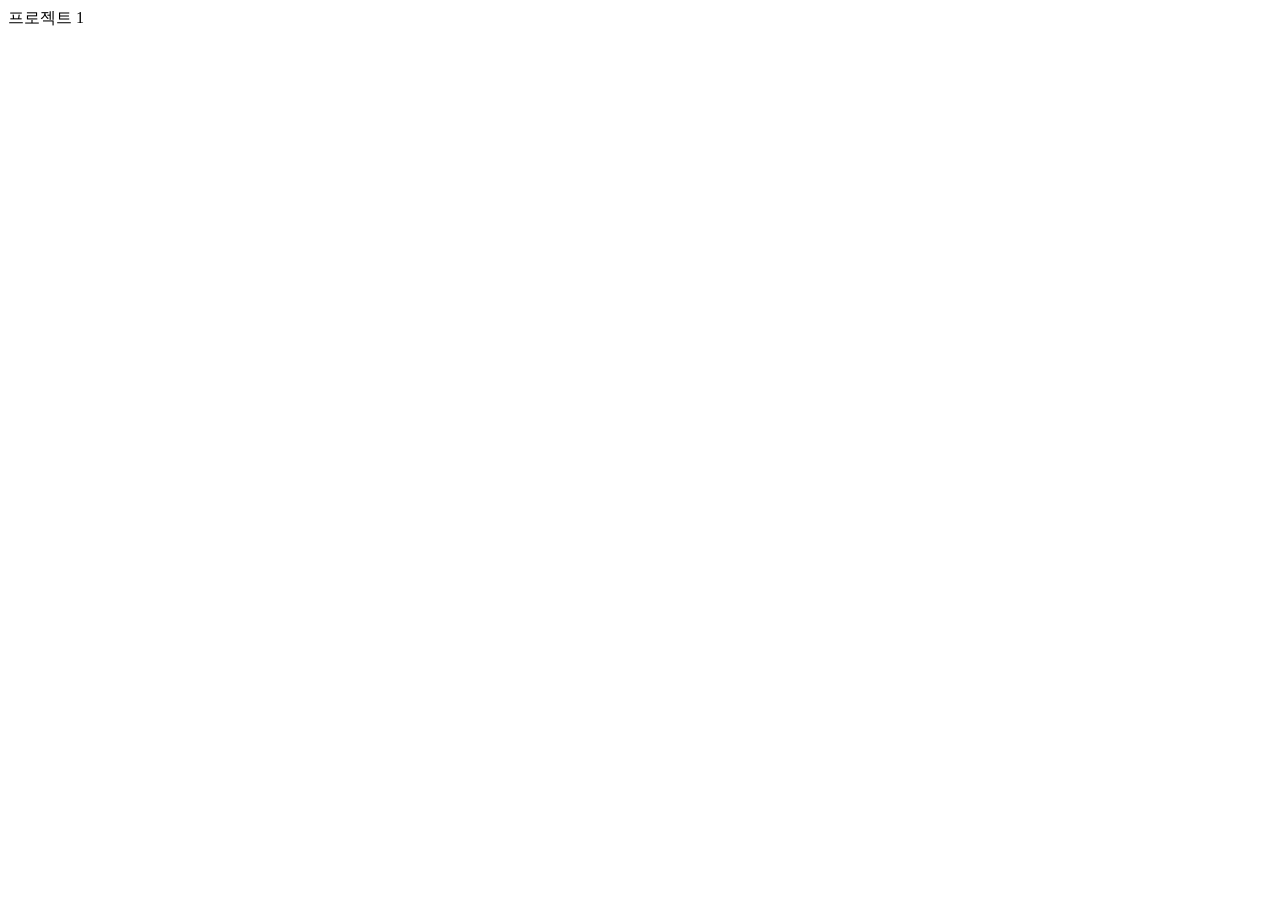
==== project1.html @ e07ada84 "포트폴리오 첫 배포" ====
<!DOCTYPE html>
<html lang="en">
<head>
    <meta charset="UTF-8">
    <meta name="viewport" content="width=device-width, initial-scale=1.0">
    <title>works1</title>
</head>
<body>
    프로젝트 1
</body>
</html>
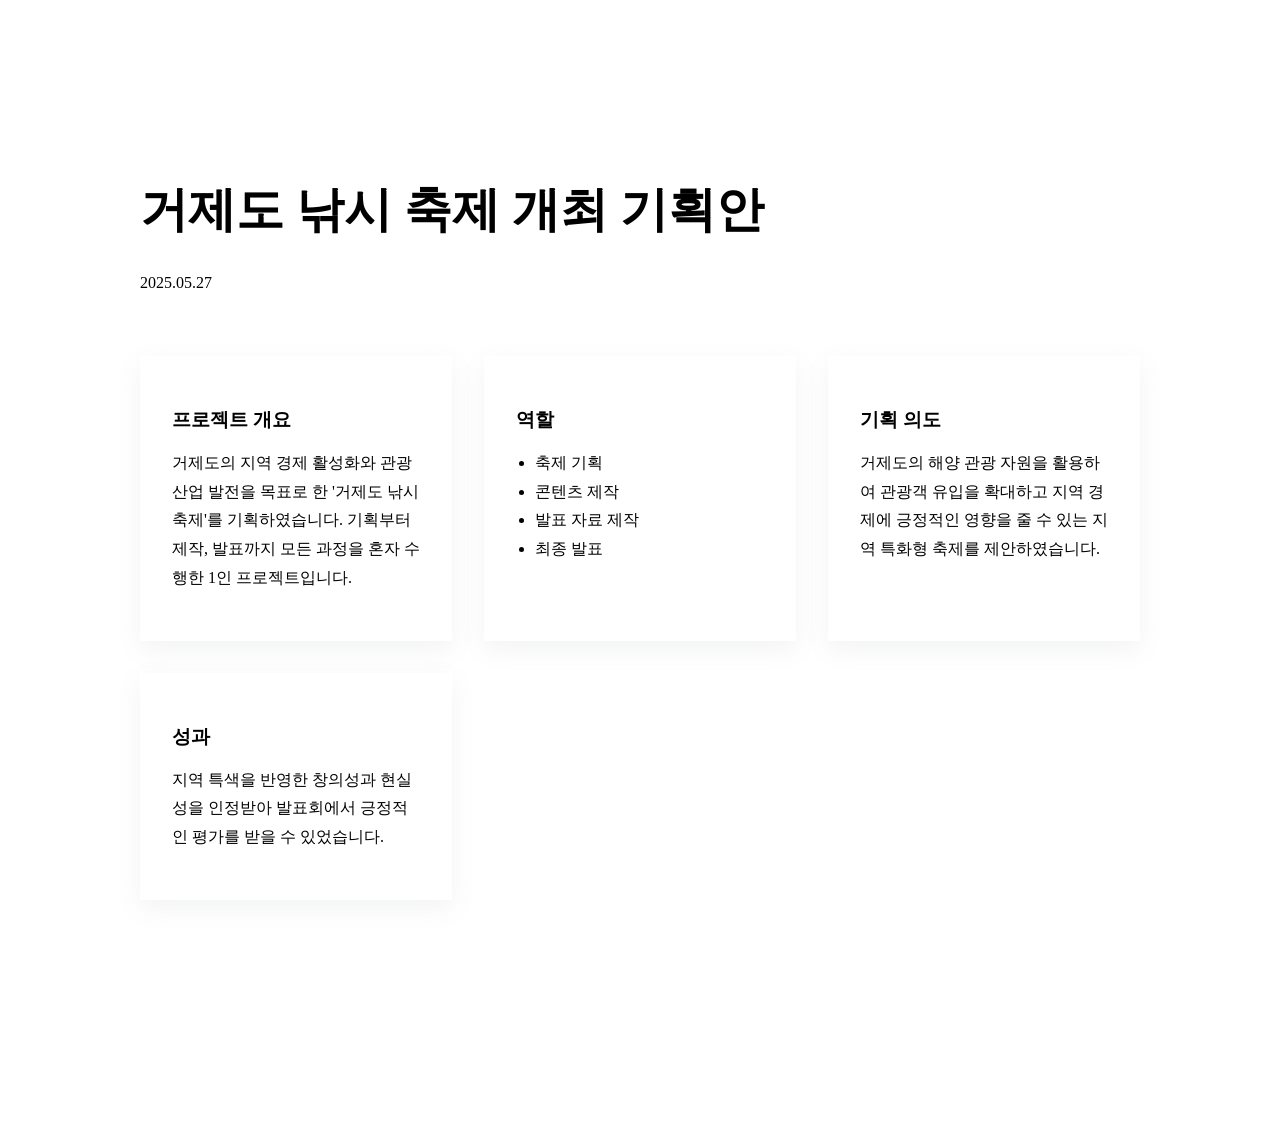
==== commit 437c16ab: "포트폴리오 첫 배포" ====
--- a/project1.html
+++ b/project1.html
@@ -1,11 +1,225 @@
 <!DOCTYPE html>
-<html lang="en">
+<html lang="ko">
 <head>
-    <meta charset="UTF-8">
-    <meta name="viewport" content="width=device-width, initial-scale=1.0">
-    <title>works1</title>
+  <meta charset="UTF-8">
+  <meta name="viewport" content="width=device-width, initial-scale=1.0">
+
+  <title>거제도 낚시 축제 개최 기획안</title>
+
+  <link rel="preconnect" href="https://fonts.googleapis.com">
+  <link rel="preconnect" href="https://fonts.gstatic.com" crossorigin>
+
+  <link href="https://fonts.googleapis.com/css2?family=Nanum+Gothic:wght@400;700&family=Playfair+Display:wght@400;600;700&display=swap" rel="stylesheet">
+
+  <link href="style.css" rel="stylesheet">
+
+  <style>
+
+    .project-page {
+      max-width: 1000px;
+      margin: 0 auto;
+
+      padding: 120px 5%;
+    }
+
+    .project-header {
+      margin-bottom: 4rem;
+    }
+
+    .project-category {
+      display: inline-block;
+
+      padding: 0.5rem 1rem;
+
+      background: var(--color-secondary);
+      color: white;
+
+      border-radius: 999px;
+
+      font-size: 0.85rem;
+    }
+
+    .project-title {
+      margin-top: 1rem;
+
+      font-size: 3rem;
+
+      color: var(--color-primary);
+    }
+
+    .project-date {
+      margin-top: 0.5rem;
+
+      color: var(--color-text-sub);
+    }
+
+    .project-grid {
+      display: grid;
+
+      grid-template-columns:
+      repeat(auto-fit, minmax(300px, 1fr));
+
+      gap: 2rem;
+    }
+
+    .project-card {
+      background: white;
+
+      border-left: 6px solid var(--color-secondary);
+
+      border-radius: var(--radius-lg);
+
+      padding: 2rem;
+
+      box-shadow:
+      0 8px 24px rgba(85,107,93,0.08);
+
+      transition:
+      transform .3s ease,
+      box-shadow .3s ease;
+    }
+
+    .project-card:hover {
+      transform: translateY(-6px);
+
+      box-shadow:
+      0 12px 30px rgba(85,107,93,0.15);
+    }
+
+    .project-card h3 {
+      margin-bottom: 1rem;
+
+      color: var(--color-secondary);
+    }
+
+    .project-card p,
+    .project-card li {
+      color: var(--color-text-sub);
+      line-height: 1.8;
+    }
+
+    .project-card ul {
+      padding-left: 1.2rem;
+    }
+
+    .back-button {
+      display: inline-block;
+
+      margin-top: 3rem;
+
+      padding: 0.8rem 1.8rem;
+
+      background: var(--color-secondary);
+      color: white;
+
+      text-decoration: none;
+
+      border-radius: var(--radius);
+
+      transition:
+      background-color .3s ease;
+    }
+
+    .back-button:hover {
+      background: var(--color-primary);
+    }
+
+    @media (max-width:480px){
+
+      .project-title{
+        font-size:2rem;
+      }
+
+      .project-page{
+        padding:100px 8%;
+      }
+
+    }
+
+  </style>
+
 </head>
+
 <body>
-    프로젝트 1
+
+  <main class="project-page">
+
+    <header class="project-header">
+
+      <span class="project-category">
+        수업 과제
+      </span>
+
+      <h1 class="project-title">
+        거제도 낚시 축제 개최 기획안
+      </h1>
+
+      <p class="project-date">
+        2025.05.27
+      </p>
+
+    </header>
+
+    <section class="project-grid">
+
+      <article class="project-card">
+
+        <h3>프로젝트 개요</h3>
+
+        <p>
+          거제도의 지역 경제 활성화와 관광 산업 발전을 목표로
+          한 '거제도 낚시 축제'를 기획하였습니다.
+          기획부터 제작, 발표까지 모든 과정을 혼자 수행한
+          1인 프로젝트입니다.
+        </p>
+
+      </article>
+
+      <article class="project-card">
+
+        <h3>역할</h3>
+
+        <ul>
+          <li>축제 기획</li>
+          <li>콘텐츠 제작</li>
+          <li>발표 자료 제작</li>
+          <li>최종 발표</li>
+        </ul>
+
+      </article>
+
+      <article class="project-card">
+
+        <h3>기획 의도</h3>
+
+        <p>
+          거제도의 해양 관광 자원을 활용하여
+          관광객 유입을 확대하고 지역 경제에
+          긍정적인 영향을 줄 수 있는 지역 특화형
+          축제를 제안하였습니다.
+        </p>
+
+      </article>
+
+      <article class="project-card">
+
+        <h3>성과</h3>
+
+        <p>
+          지역 특색을 반영한 창의성과 현실성을
+          인정받아 발표회에서 긍정적인 평가를
+          받을 수 있었습니다.
+        </p>
+
+      </article>
+
+    </section>
+
+    <a href="index.html" class="back-button">
+      ← 포트폴리오로 돌아가기
+    </a>
+
+  </main>
+
 </body>
 </html>
--- a/style.css
+++ b/style.css
@@ -0,0 +1,108 @@
+/* =========================
+   Project Detail Page
+========================= */
+
+.project-page {
+    max-width: 1000px;
+    margin: 0 auto;
+    padding: 120px 5%;
+  }
+  
+  .project-header {
+    margin-bottom: 4rem;
+  }
+  
+  .project-category {
+    display: inline-block;
+    padding: 0.5rem 1rem;
+    background: var(--color-secondary);
+    color: white;
+    border-radius: 999px;
+    font-size: 0.85rem;
+  }
+  
+  .project-title {
+    margin-top: 1rem;
+    font-size: 3rem;
+    color: var(--color-primary);
+  }
+  
+  .project-date {
+    margin-top: 0.5rem;
+    color: var(--color-text-sub);
+  }
+  
+  .project-grid {
+    display: grid;
+    grid-template-columns:
+      repeat(auto-fit, minmax(300px, 1fr));
+    gap: 2rem;
+  }
+  
+  .project-card {
+    background: white;
+    border-left: 6px solid var(--color-secondary);
+    border-radius: var(--radius-lg);
+    padding: 2rem;
+  
+    box-shadow:
+      0 8px 24px rgba(85,107,93,0.08);
+  
+    transition:
+      transform 0.3s ease,
+      box-shadow 0.3s ease;
+  }
+  
+  .project-card:hover {
+    transform: translateY(-6px);
+  
+    box-shadow:
+      0 12px 30px rgba(85,107,93,0.15);
+  }
+  
+  .project-card h3 {
+    margin-bottom: 1rem;
+    color: var(--color-secondary);
+  }
+  
+  .project-card p,
+  .project-card li {
+    color: var(--color-text-sub);
+    line-height: 1.8;
+  }
+  
+  .project-card ul {
+    padding-left: 1.2rem;
+  }
+  
+  .back-button {
+    display: inline-block;
+  
+    margin-top: 3rem;
+    padding: 0.8rem 1.8rem;
+  
+    background: var(--color-secondary);
+    color: white;
+  
+    text-decoration: none;
+    border-radius: var(--radius);
+  
+    transition:
+      background-color 0.3s ease;
+  }
+  
+  .back-button:hover {
+    background: var(--color-primary);
+  }
+  
+  @media (max-width: 480px) {
+  
+    .project-title {
+      font-size: 2rem;
+    }
+  
+    .project-page {
+      padding: 100px 8%;
+    }
+  
+  }
